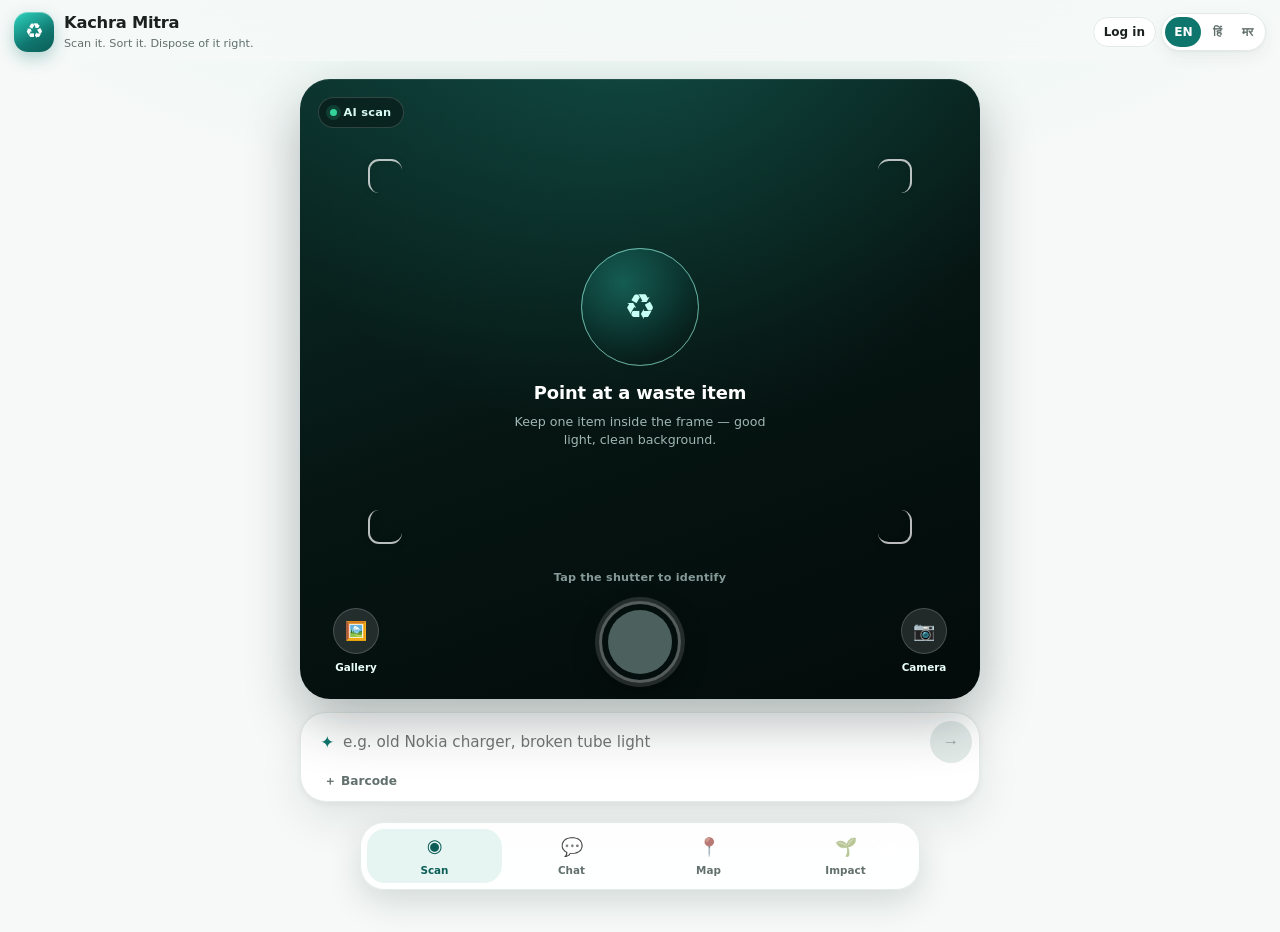
==== frontend/index.html @ 78bdfdb9 "Fix frontend button interactions and application initialization" ====
<!doctype html>
<html lang="en">
<head>
  <meta charset="utf-8">
  <meta name="viewport" content="width=device-width, initial-scale=1, viewport-fit=cover">
  <meta name="theme-color" content="#f6f9f8">
  <meta name="description" content="Kachra Mitra — scan a waste item like a lens, get disposal steps, chat about the rules, and find a drop-off point.">
  <title>Kachra Mitra — Smart Waste Assistant</title>
  <link rel="stylesheet" href="styles.css?v=20261122">
</head>
<body>
  <header class="topbar">
    <div class="brand">
      <span class="logo" aria-hidden="true">♻</span>
      <div class="brand-text">
        <strong data-i18n="app.name">Kachra Mitra</strong>
        <small data-i18n="app.tagline">Scan it. Sort it. Dispose of it right.</small>
      </div>
    </div>
    <div class="top-actions">
      <a id="admin-jump" class="btn tiny ghost hidden" href="admin.html" data-i18n="auth.admin">Admin</a>
      <button id="account-btn" class="btn tiny ghost account-btn" type="button" data-i18n="auth.login">Log in</button>
      <div class="langs" role="group" aria-label="Language">
        <button class="lang" data-lang="en" aria-pressed="true">EN</button>
        <button class="lang" data-lang="hi" aria-pressed="false">हिं</button>
        <button class="lang" data-lang="mr" aria-pressed="false">मर</button>
      </div>
    </div>
  </header>

  <main>
    <!-- ============================================================ SCAN -->
    <section id="tab-scan" class="tab active" aria-labelledby="nav-scan">
      <h1 class="sr-only" data-i18n="scan.title">What are you throwing away?</h1>

      <div class="lens-stage" id="lens-stage">
        <div class="lens-empty" id="lens-empty">
          <div class="lens-orb" aria-hidden="true"><span>♻</span></div>
          <p class="lens-empty-title" data-i18n="scan.point">Point at a waste item</p>
          <p class="lens-empty-sub" data-i18n="scan.center">Keep one item inside the frame — good light, clean background.</p>
        </div>

        <div id="preview-wrap" class="preview-wrap hidden">
          <img id="preview" alt="Selected waste item">
        </div>

        <div class="lens-brackets" aria-hidden="true"><i></i><i></i><i></i><i></i></div>
        <div class="lens-scanline" aria-hidden="true"></div>

        <div class="lens-badge"><span class="dot" aria-hidden="true"></span><span data-i18n="scan.ai">AI scan</span></div>

        <button id="clear-photo" class="lens-clear hidden" aria-label="Remove photo" title="Remove">✕</button>

        <div class="lens-status" aria-hidden="true">
          <span class="lens-dots"><i></i><i></i><i></i></span>
          <span data-i18n="scan.scanning">Scanning…</span>
        </div>

        <p class="lens-hint" data-i18n="scan.tap">Tap the shutter to identify</p>

        <div class="lens-controls">
          <label class="lens-side" for="upload" title="Upload from gallery">
            <span class="lens-side-icon" aria-hidden="true">🖼️</span>
            <span data-i18n="scan.gallery">Gallery</span>
          </label>
          <input id="upload" type="file" accept="image/*" hidden>

          <button id="classify-btn" class="shutter" disabled aria-label="Scan item">
            <span class="shutter-ring" aria-hidden="true"></span>
            <span class="shutter-core" aria-hidden="true"></span>
            <span id="classify-label" class="sr-only" data-i18n="scan.analyse">Scan item</span>
          </button>

          <label class="lens-side" for="camera" title="Take a photo">
            <span class="lens-side-icon" aria-hidden="true">📷</span>
            <span data-i18n="scan.cameraShort">Camera</span>
          </label>
          <input id="camera" type="file" accept="image/*" capture="environment" hidden>
        </div>
      </div>

      <div class="scan-side">
        <div class="scan-bar">
          <div class="scan-input">
            <span class="scan-spark" aria-hidden="true">✦</span>
            <label for="text-hint" class="sr-only" data-i18n="scan.hintLabel">Description</label>
            <input id="text-hint" type="text" maxlength="120" data-i18n-placeholder="scan.hintPlaceholder"
                   placeholder="Describe the item (optional)">
            <button type="button" id="scan-go" class="scan-go" aria-label="Scan item" disabled>
              <span aria-hidden="true">→</span>
            </button>
          </div>
          <button type="button" id="extra-toggle" class="scan-more" aria-expanded="false" aria-controls="scan-extra">
            <span aria-hidden="true">＋</span> <span data-i18n="scan.more">Barcode</span>
          </button>
          <div id="scan-extra" class="scan-extra hidden">
            <label for="barcode" data-i18n="scan.barcodePlaceholder">Barcode (optional)</label>
            <input id="barcode" type="text" inputmode="numeric" maxlength="14"
                   data-i18n-placeholder="scan.barcodePlaceholder" placeholder="Barcode (optional)">
          </div>
        </div>

        <p id="scan-error" class="error hidden" role="alert"></p>

        <div id="result" class="result sheet hidden" aria-live="polite"></div>
      </div>
    </section>

    <!-- ============================================================ CHAT -->
    <section id="tab-chat" class="tab" aria-labelledby="nav-chat">
      <div class="chat-card">
        <div class="chat-head">
          <div>
            <h1 data-i18n="chat.title">Ask Kachra Mitra</h1>
            <p class="muted small" data-i18n="chat.subtitle">Rules, bins, composting, e-waste, batteries — in your language.</p>
          </div>
          <button id="chat-new" class="btn tiny ghost" data-i18n="chat.new">New chat</button>
        </div>

        <div id="messages" class="messages" aria-live="polite"></div>

        <div id="chips" class="chips">
          <button class="chip">💡 <span data-i18n="chat.chip1">Broken tube light</span></button>
          <button class="chip">🌱 <span data-i18n="chat.chip2">Composting in a flat</span></button>
          <button class="chip">🍟 <span data-i18n="chat.chip3">Chips packet</span></button>
          <button class="chip">🔋 <span data-i18n="chat.chip4">Swollen battery</span></button>
        </div>

        <form id="chat-form" class="chat-form">
          <label class="icon-btn" for="chat-photo" title="Attach a photo" aria-label="Attach a photo">📎</label>
          <input id="chat-photo" type="file" accept="image/*" hidden>
          <label for="chat-input" class="sr-only" data-i18n="chat.placeholder">Message</label>
          <textarea id="chat-input" rows="1" maxlength="2000" data-i18n-placeholder="chat.placeholder"
                    placeholder="Ask about an item or a rule…"></textarea>
          <button type="submit" class="btn primary send-btn" aria-label="Send" data-i18n="chat.send">Send</button>
        </form>
        <p class="muted tiny chat-note" data-i18n="chat.disclaimer">General guidance, not legal advice. Verify local rules with your municipal corporation.</p>
      </div>
    </section>

    <!-- ============================================================ MAP -->
    <section id="tab-map" class="tab" aria-labelledby="nav-map">
      <div class="card">
        <h1 data-i18n="map.title">Where to drop it off</h1>
        <p class="muted" data-i18n="map.subtitle">A live Google Map of places near you. Directions open in Google Maps.</p>
        <div class="map-controls">
          <label for="map-category" class="sr-only" data-i18n="map.category">Category</label>
          <select id="map-category">
            <option value="ewaste">E-waste</option>
            <option value="recyclable" selected>Recyclable</option>
            <option value="organic">Organic</option>
            <option value="hazardous">Hazardous</option>
            <option value="biomedical">Biomedical</option>
            <option value="general">General</option>
          </select>
          <button id="locate-btn" class="btn primary" data-i18n="map.locate">Use my location</button>
        </div>
        <div class="map-actions">
          <button id="open-area" class="btn ghost small" type="button" data-i18n="map.openArea">Open this area in Google Maps</button>
        </div>
        <p id="map-note" class="note hidden"></p>
      </div>
      <div class="map">
        <iframe id="gmap" title="Google Maps"
                referrerpolicy="no-referrer-when-downgrade"
                src="https://maps.google.com/maps?q=19.076,72.8777&z=12&output=embed"></iframe>
      </div>
      <div id="facility-list" class="facility-list"></div>
    </section>

    <!-- ============================================================ HISTORY -->
    <section id="tab-history" class="tab" aria-labelledby="nav-history">
      <div class="card">
        <h1 data-i18n="history.title">Your impact</h1>
        <p class="muted" id="history-subtitle" data-i18n="history.subtitle">Scans are stored without images - only the item and category.</p>
        <div class="stats">
          <div class="stat"><span id="stat-scans">0</span><small data-i18n="history.scans">Scans</small></div>
          <div class="stat"><span id="stat-points">0</span><small data-i18n="history.points">Eco points</small></div>
          <div class="stat"><span id="stat-categories">0</span><small data-i18n="history.categories">Categories</small></div>
        </div>
        <div id="cat-breakdown" class="breakdown"></div>
        <button id="history-refresh" class="btn ghost small" data-i18n="history.refresh">Refresh</button>
        <p id="account-line" class="muted tiny"></p>
      </div>
      <div id="history-list" class="history-list"></div>
    </section>
  </main>

  <nav class="tabbar" aria-label="Main navigation">
    <button id="nav-scan" class="navbtn active" data-tab="scan" aria-current="page">
      <span aria-hidden="true">◉</span><span data-i18n="nav.scan">Scan</span>
    </button>
    <button id="nav-chat" class="navbtn" data-tab="chat">
      <span aria-hidden="true">💬</span><span data-i18n="nav.chat">Chat</span>
    </button>
    <button id="nav-map" class="navbtn" data-tab="map">
      <span aria-hidden="true">📍</span><span data-i18n="nav.map">Map</span>
    </button>
    <button id="nav-history" class="navbtn" data-tab="history">
      <span aria-hidden="true">🌱</span><span data-i18n="nav.history">Impact</span>
    </button>
  </nav>

  <div id="toast" class="toast hidden" role="status"></div>

  <div id="auth-dialog" class="auth-backdrop hidden" role="dialog" aria-modal="true" aria-labelledby="auth-title">
    <div class="card auth-card">
      <div class="auth-head">
        <h2 id="auth-title" data-i18n="auth.titleIn">Log in</h2>
        <button type="button" id="auth-close" class="btn tiny ghost" data-i18n="auth.close">Close</button>
      </div>
      <p id="auth-blurb" class="muted small" data-i18n="auth.blurb">Sign in to keep your scans. Admins open the dashboard from here.</p>
      <form id="auth-form" class="auth-form">
        <label id="auth-name-label" for="auth-name" data-i18n="auth.name">Name</label>
        <input id="auth-name" type="text" maxlength="80" autocomplete="name">
        <label for="auth-email" data-i18n="auth.email">Email</label>
        <input id="auth-email" type="email" autocomplete="username" required>
        <label for="auth-password" data-i18n="auth.password">Password</label>
        <input id="auth-password" type="password" autocomplete="current-password" minlength="8" required>
        <button type="submit" class="btn primary" id="auth-submit" data-i18n="auth.login">Log in</button>
      </form>
      <p id="auth-error" class="error hidden" role="alert"></p>
      <button type="button" id="auth-switch" class="btn ghost small" data-i18n="auth.need">New here? Create an account</button>
      <a id="auth-admin" class="admin-link hidden" href="admin.html" data-i18n="auth.openAdmin">Open admin dashboard</a>
    </div>
  </div>

  <script src="config.js?v=20261122"></script>
  <script src="app.js?v=20261122"></script>
</body>
</html>
---- frontend/styles.css ----
/* ==========================================================================
   Kachra Mitra — Lens-style UI
   Plain CSS, no build step. Sections: tokens, base, chrome, lens, sheet,
   chat, map, impact, nav, desktop, motion.
   ========================================================================== */

:root {
  --teal: #0f766e;
  --teal-bright: #14b8a6;
  --teal-dark: #0b5d57;
  --teal-soft: #e6f5f2;
  --ink: #1b211f;
  --muted: #62706d;
  --line: #e2eae7;
  --bg: #f6f9f8;
  --card: #ffffff;
  --danger: #b42318;
  --danger-soft: #fef3f2;
  --warn: #b54708;
  --warn-soft: #fffaeb;
  --ok: #067647;
  --blue: #175cd3;
  --radius: 22px;
  --shadow: 0 2px 6px rgba(12, 30, 27, .05), 0 18px 44px rgba(12, 30, 27, .09);
  --shadow-sm: 0 1px 2px rgba(12, 30, 27, .05), 0 6px 18px rgba(12, 30, 27, .06);
  --tab-h: 64px;
}

* { box-sizing: border-box; }
html { -webkit-text-size-adjust: 100%; scroll-behavior: smooth; }

body {
  margin: 0;
  font-family: "Google Sans", "Product Sans", system-ui, -apple-system, "Segoe UI", Roboto,
               "Noto Sans", "Noto Sans Devanagari", sans-serif;
  color: var(--ink);
  background:
    radial-gradient(1200px 520px at 50% -12%, #e4f6f1 0%, rgba(228, 246, 241, 0) 62%),
    var(--bg);
  background-attachment: fixed;
  line-height: 1.5;
  padding-bottom: calc(var(--tab-h) + 34px + env(safe-area-inset-bottom));
  -webkit-font-smoothing: antialiased;
}

h1 { font-size: 1.4rem; line-height: 1.22; margin: 0 0 .3rem; letter-spacing: -.02em; }
h2 { font-size: 1.1rem; margin: 0 0 .5rem; }
p { margin: 0 0 .75rem; }
small { font-size: .8rem; }

.muted { color: var(--muted); }
.small { font-size: .9rem; }
.tiny { font-size: .78rem; }
.hidden { display: none !important; }
.sr-only {
  position: absolute; width: 1px; height: 1px; padding: 0; margin: -1px;
  overflow: hidden; clip: rect(0, 0, 0, 0); white-space: nowrap; border: 0;
}

/* ------------------------------------------------------------------ chrome */
.topbar {
  position: sticky; top: 0; z-index: 30;
  display: flex; align-items: center; justify-content: space-between; gap: .5rem;
  padding: .7rem max(.9rem, env(safe-area-inset-left)) .55rem max(.9rem, env(safe-area-inset-right));
  background: rgba(246, 249, 248, .82);
  backdrop-filter: blur(18px) saturate(1.2);
}
.brand { display: flex; align-items: center; gap: .6rem; min-width: 0; }
.logo {
  display: grid; place-items: center;
  width: 40px; height: 40px; flex: 0 0 auto;
  border-radius: 14px; color: #fff; font-size: 1.3rem;
  background: linear-gradient(150deg, #2dd4bf 0%, #0f766e 62%, #0b5d57 100%);
  box-shadow: 0 6px 16px rgba(15, 118, 110, .3), inset 0 1px 0 rgba(255, 255, 255, .35);
}
.brand-text { min-width: 0; }
.brand strong { display: block; font-size: 1.02rem; font-weight: 700; letter-spacing: -.015em; }
.brand small {
  display: block; color: var(--muted); font-size: .7rem;
  white-space: nowrap; overflow: hidden; text-overflow: ellipsis; max-width: 54vw;
}
.top-actions { display: flex; align-items: center; gap: .35rem; flex: 0 0 auto; }
.account-btn { max-width: 8.5rem; overflow: hidden; text-overflow: ellipsis; }
.langs {
  display: flex; gap: .15rem; padding: .2rem; flex: 0 0 auto;
  background: rgba(255, 255, 255, .9); border: 1px solid var(--line);
  border-radius: 999px; box-shadow: var(--shadow-sm);
}
.lang {
  border: 0; background: transparent; color: var(--muted);
  font: inherit; font-size: .76rem; font-weight: 700;
  padding: .35rem .55rem; border-radius: 999px; cursor: pointer;
  transition: background .15s ease, color .15s ease;
}
.lang[aria-pressed="true"] { background: var(--teal); color: #fff; }

/* ------------------------------------------------------------------ layout */
main { max-width: 780px; margin: 0 auto; padding: .35rem .85rem 1rem; }
.tab { display: none; }
.tab.active { display: block; animation: fade .22s ease-out; }
@keyframes fade { from { opacity: 0; transform: translateY(4px); } to { opacity: 1; transform: none; } }

.card {
  background: var(--card); border: 1px solid rgba(226, 234, 231, .9);
  border-radius: var(--radius); padding: 1rem; margin-bottom: .9rem;
  box-shadow: var(--shadow-sm);
}
.card h1 { font-size: 1.28rem; }

/* ------------------------------------------------------------------ buttons */
.btn {
  display: inline-flex; align-items: center; justify-content: center; gap: .45rem;
  border: 1px solid transparent; border-radius: 999px;
  font: inherit; font-weight: 650; cursor: pointer; white-space: nowrap;
  padding: .62rem .95rem; color: var(--ink); background: #fff;
  transition: transform .08s ease, background .15s ease, border-color .15s ease, box-shadow .15s ease;
  text-align: center;
}
.btn:active { transform: scale(.97); }
.btn:disabled { opacity: .5; cursor: not-allowed; }
.btn.primary {
  background: linear-gradient(160deg, var(--teal-bright), var(--teal) 70%);
  color: #fff; box-shadow: 0 6px 16px rgba(15, 118, 110, .26);
}
.btn.primary:hover:not(:disabled) { filter: brightness(1.04); }
.btn.ghost { background: #fff; border-color: var(--line); color: var(--ink); }
.btn.ghost:hover { border-color: var(--teal); color: var(--teal-dark); background: #fbfefd; }
.btn.big { padding: .85rem 1rem; font-size: 1rem; flex: 1 1 0; }
.btn.full { width: 100%; margin-top: .7rem; }
.btn.small { padding: .45rem .75rem; font-size: .85rem; }
.btn.tiny { padding: .3rem .6rem; font-size: .75rem; }

.icon-btn {
  display: grid; place-items: center; width: 42px; height: 42px; flex: 0 0 auto;
  border: 1px solid var(--line); border-radius: 999px;
  background: #fff; cursor: pointer; font-size: 1.05rem; color: var(--ink);
  transition: border-color .15s ease, color .15s ease;
}
.icon-btn:hover { border-color: var(--teal); color: var(--teal); }

/* ------------------------------------------------------------------ inputs */
input[type="text"], input[type="number"], select, textarea {
  width: 100%; font: inherit; color: var(--ink);
  background: #fff; border: 1px solid var(--line); border-radius: 14px;
  padding: .6rem .75rem;
}
input:focus-visible, select:focus-visible, textarea:focus-visible, .btn:focus-visible,
.lang:focus-visible, .icon-btn:focus-visible, .navbtn:focus-visible, .chip:focus-visible,
.shutter:focus-visible, .scan-go:focus-visible, .scan-more:focus-visible,
.sheet-handle:focus-visible, .lens-clear:focus-visible {
  outline: 3px solid rgba(20, 184, 166, .34); outline-offset: 2px;
}

.error {
  color: var(--danger); background: var(--danger-soft);
  border: 1px solid #fecdca; border-radius: 14px; padding: .6rem .75rem; margin: .7rem 0 0;
  font-size: .86rem;
}
.note {
  color: var(--warn); background: var(--warn-soft);
  border: 1px solid #fedf89; border-radius: 12px; padding: .5rem .7rem;
  font-size: .8rem; margin: .7rem 0 0;
}

/* ------------------------------------------------------------------ lens */
.lens-stage {
  position: relative; width: 100%; overflow: hidden;
  aspect-ratio: 3 / 4; max-height: 58vh; min-height: 360px;
  border-radius: 30px;
  background:
    radial-gradient(circle at 50% -12%, rgba(45, 212, 191, .2) 0%, rgba(45, 212, 191, 0) 56%),
    linear-gradient(160deg, #0b2e29 0%, #061512 50%, #030b0a 100%);
  box-shadow: 0 22px 54px rgba(6, 26, 23, .3), inset 0 1px 0 rgba(255, 255, 255, .08);
  isolation: isolate;
}
.lens-stage.has-image { background: #050d0c; }

.lens-empty {
  position: absolute; inset: 0; z-index: 1;
  display: flex; flex-direction: column; align-items: center; justify-content: center;
  gap: .35rem; text-align: center; color: #fff;
  padding: 2rem 2rem 7rem;
}
.lens-orb {
  position: relative; display: grid; place-items: center;
  width: 118px; height: 118px; margin-bottom: .55rem; border-radius: 50%;
  font-size: 2.2rem; color: #c8fff4;
  background: radial-gradient(circle at 36% 30%, rgba(45, 212, 191, .3), rgba(15, 118, 110, .1) 58%, transparent 72%);
}
.lens-orb::before, .lens-orb::after {
  content: ""; position: absolute; inset: 0; border-radius: 50%;
  border: 1px solid rgba(153, 246, 228, .4);
  animation: ripple 3.4s ease-out infinite;
}
.lens-orb::after { animation-delay: 1.7s; }
@keyframes ripple {
  0% { transform: scale(.62); opacity: .85; }
  100% { transform: scale(1.65); opacity: 0; }
}
.lens-empty-title { margin: 0; font-size: 1.12rem; font-weight: 700; letter-spacing: -.01em; }
.lens-empty-sub {
  margin: 0; max-width: 260px; font-size: .79rem; line-height: 1.45;
  color: rgba(219, 245, 240, .72);
}

.preview-wrap { position: absolute; inset: 0; z-index: 1; }
.preview-wrap img { display: block; width: 100%; height: 100%; object-fit: contain; }

.lens-brackets { position: absolute; inset: 0; z-index: 2; pointer-events: none; }
.lens-brackets i {
  position: absolute; width: 34px; height: 34px;
  border: 2px solid rgba(255, 255, 255, .72); border-radius: 11px;
  filter: drop-shadow(0 1px 3px rgba(0, 0, 0, .3));
}
.lens-brackets i:nth-child(1) { top: 13%; left: 10%; border-right: 0; border-bottom: 0; }
.lens-brackets i:nth-child(2) { top: 13%; right: 10%; border-left: 0; border-bottom: 0; }
.lens-brackets i:nth-child(3) { bottom: 25%; left: 10%; border-right: 0; border-top: 0; }
.lens-brackets i:nth-child(4) { bottom: 25%; right: 10%; border-left: 0; border-top: 0; }
.lens-stage.has-image .lens-brackets i { border-color: rgba(255, 255, 255, .88); }

.lens-scanline {
  position: absolute; left: 7%; right: 7%; top: 12%; height: 3px; z-index: 3;
  border-radius: 999px; opacity: 0; pointer-events: none;
  background: linear-gradient(90deg, transparent, #5eead4 18%, #34d399 50%, #5eead4 82%, transparent);
  box-shadow: 0 0 18px rgba(52, 211, 153, .85), 0 0 44px rgba(45, 212, 191, .5);
}
.lens-stage.scanning .lens-scanline { opacity: 1; animation: sweep 1.7s cubic-bezier(.45, 0, .25, 1) infinite; }
@keyframes sweep {
  0% { top: 12%; }
  50% { top: 82%; }
  100% { top: 12%; }
}
.lens-stage.scanning::after {
  content: ""; position: absolute; inset: 0; z-index: 2; pointer-events: none;
  background: linear-gradient(180deg, rgba(20, 184, 166, .04), rgba(15, 118, 110, .2));
  animation: tint 1.7s ease-in-out infinite;
}
@keyframes tint { 0%, 100% { opacity: .35; } 50% { opacity: .85; } }

.lens-badge {
  position: absolute; top: 18px; left: 18px; z-index: 4;
  display: inline-flex; align-items: center; gap: .4rem;
  padding: .38rem .7rem; border-radius: 999px;
  color: #d9fbf3; font-size: .71rem; font-weight: 650; letter-spacing: .02em;
  background: rgba(8, 20, 18, .52); border: 1px solid rgba(255, 255, 255, .16);
  backdrop-filter: blur(10px);
}
.lens-badge .dot {
  width: 7px; height: 7px; border-radius: 50%; background: #34d399;
  box-shadow: 0 0 0 4px rgba(52, 211, 153, .16);
  animation: blink 2.2s ease-in-out infinite;
}
@keyframes blink { 0%, 100% { opacity: 1; } 50% { opacity: .45; } }

.lens-clear {
  position: absolute; top: 15px; right: 15px; z-index: 5;
  display: grid; place-items: center; width: 38px; height: 38px;
  border-radius: 50%; border: 1px solid rgba(255, 255, 255, .22);
  background: rgba(8, 20, 18, .55); color: #fff; font-size: .92rem;
  backdrop-filter: blur(10px); cursor: pointer;
  transition: background .15s ease;
}
.lens-clear:hover { background: rgba(180, 35, 24, .78); }

.lens-status {
  position: absolute; top: 50%; left: 50%; z-index: 5;
  transform: translate(-50%, -50%);
  display: flex; align-items: center; gap: .55rem;
  padding: .5rem .9rem; border-radius: 999px;
  background: rgba(4, 14, 13, .74); border: 1px solid rgba(94, 234, 212, .38);
  color: #d1fae5; font-size: .8rem; font-weight: 650;
  opacity: 0; pointer-events: none; backdrop-filter: blur(10px);
  transition: opacity .2s ease;
}
.lens-stage.scanning .lens-status { opacity: 1; }
.lens-dots { display: inline-flex; gap: 3px; }
.lens-dots i {
  width: 5px; height: 5px; border-radius: 50%; background: #5eead4;
  animation: dot 1.1s ease-in-out infinite;
}
.lens-dots i:nth-child(2) { animation-delay: .15s; }
.lens-dots i:nth-child(3) { animation-delay: .3s; }
@keyframes dot { 0%, 100% { opacity: .25; transform: translateY(0); } 50% { opacity: 1; transform: translateY(-2px); } }

.lens-controls {
  position: absolute; left: 0; right: 0; bottom: 16px; z-index: 4;
  display: flex; align-items: center; justify-content: space-between;
  padding: 0 24px;
}
.lens-side {
  display: flex; flex-direction: column; align-items: center; gap: .35rem;
  width: 64px; color: #eafffa; font-size: .65rem; font-weight: 650;
  cursor: pointer; user-select: none;
}
.lens-side-icon {
  display: grid; place-items: center; width: 46px; height: 46px;
  border-radius: 50%; font-size: 1.12rem;
  background: rgba(255, 255, 255, .12); border: 1px solid rgba(255, 255, 255, .18);
  backdrop-filter: blur(10px);
  transition: background .15s ease, transform .12s ease;
}
.lens-side:hover .lens-side-icon { background: rgba(255, 255, 255, .2); transform: translateY(-1px); }

.shutter {
  position: relative; display: grid; place-items: center;
  width: 82px; height: 82px; border: 0; border-radius: 50%;
  background: transparent; cursor: pointer;
}
.shutter-ring {
  position: absolute; inset: 0; border-radius: 50%;
  border: 3px solid rgba(255, 255, 255, .92);
  box-shadow: 0 0 0 4px rgba(255, 255, 255, .13), 0 10px 26px rgba(0, 0, 0, .38);
  transition: transform .15s ease;
}
.shutter-core {
  width: 64px; height: 64px; border-radius: 50%;
  background: linear-gradient(160deg, #2dd4bf, #0f766e);
  box-shadow: inset 0 2px 6px rgba(255, 255, 255, .4), 0 2px 8px rgba(0, 0, 0, .25);
  transition: transform .15s ease, background .2s ease;
}
.shutter:not(:disabled) .shutter-ring { animation: shutterPulse 2.8s ease-out infinite; }
@keyframes shutterPulse {
  0% { box-shadow: 0 0 0 4px rgba(255, 255, 255, .13), 0 0 0 4px rgba(45, 212, 191, .3); }
  70% { box-shadow: 0 0 0 4px rgba(255, 255, 255, .13), 0 0 0 18px rgba(45, 212, 191, 0); }
  100% { box-shadow: 0 0 0 4px rgba(255, 255, 255, .13), 0 0 0 18px rgba(45, 212, 191, 0); }
}
.shutter:active:not(:disabled) .shutter-core { transform: scale(.9); }
.shutter:disabled { cursor: not-allowed; }
.shutter:disabled .shutter-core { background: #4c615d; box-shadow: none; }
.shutter:disabled .shutter-ring { border-color: rgba(255, 255, 255, .32); animation: none; }

/* search-style description bar */
.scan-bar {
  margin-top: .85rem; padding: .45rem .45rem .2rem;
  background: #fff; border: 1px solid rgba(226, 234, 231, .9);
  border-radius: 26px; box-shadow: var(--shadow);
}
.scan-input { display: flex; align-items: center; gap: .55rem; padding-left: .75rem; }
.scan-spark { color: var(--teal); font-size: 1.05rem; line-height: 1; }
.scan-input input {
  flex: 1 1 auto; min-width: 0; border: 0; background: transparent;
  padding: .62rem 0; font-size: .95rem; border-radius: 0;
}
.scan-input input:focus-visible { outline: none; }
.scan-input:focus-within input { outline: none; }
.scan-go {
  display: grid; place-items: center; width: 42px; height: 42px; flex: 0 0 auto;
  border: 0; border-radius: 50%; color: #fff; font-size: 1.05rem; cursor: pointer;
  background: linear-gradient(160deg, #2dd4bf, #0f766e);
  box-shadow: 0 6px 16px rgba(15, 118, 110, .3);
  transition: transform .1s ease, filter .15s ease;
}
.scan-go:hover:not(:disabled) { filter: brightness(1.05); }
.scan-go:active:not(:disabled) { transform: scale(.94); }
.scan-go:disabled { background: #e3ebe9; color: #9aa8a5; box-shadow: none; cursor: not-allowed; }

.scan-more {
  display: inline-flex; align-items: center; gap: .3rem;
  margin: .2rem 0 .1rem .45rem; padding: .35rem .55rem;
  border: 0; border-radius: 999px; background: transparent;
  color: var(--muted); font: inherit; font-size: .76rem; font-weight: 600;
  cursor: pointer; transition: background .15s ease, color .15s ease;
}
.scan-more:hover { background: #f1f7f5; color: var(--teal-dark); }
.scan-extra { display: grid; gap: .3rem; padding: .35rem .5rem .45rem; }
.scan-extra label { padding-left: .35rem; color: var(--muted); font-size: .7rem; font-weight: 600; }
.scan-extra input {
  border-radius: 16px; background: #fbfdfc; font-size: .88rem; padding: .58rem .75rem;
}
.lens-hint {
  position: absolute; left: 0; right: 0; bottom: 112px; z-index: 3;
  margin: 0; text-align: center; pointer-events: none;
  color: rgba(228, 255, 250, .58); font-size: .7rem; font-weight: 550; letter-spacing: .02em;
}
.lens-stage.has-image .lens-hint,
.lens-stage.scanning .lens-hint { display: none; }

/* ------------------------------------------------------------------ result sheet */
.sheet {
  position: relative; z-index: 4;
  margin-top: .85rem; padding: .2rem 1.05rem 1.05rem;
  background: #fff; border: 1px solid rgba(226, 234, 231, .9);
  border-radius: 28px;
  box-shadow: 0 -10px 38px rgba(9, 32, 28, .1), 0 2px 8px rgba(9, 32, 28, .05);
  scroll-margin-top: 72px;
  animation: sheetUp .42s cubic-bezier(.2, .85, .25, 1);
}
@keyframes sheetUp {
  from { opacity: 0; transform: translateY(28px); }
  to { opacity: 1; transform: none; }
}
.sheet-handle {
  display: block; width: 100%; padding: .6rem 0 .35rem;
  border: 0; background: transparent; cursor: pointer;
}
.sheet-handle span {
  display: block; width: 42px; height: 5px; margin: 0 auto;
  border-radius: 999px; background: #d9e3e0;
  transition: width .2s ease, background .2s ease;
}
.sheet-handle:hover span { width: 54px; background: #b9c9c5; }

.sheet-top { display: flex; align-items: center; justify-content: space-between; gap: .6rem; }
.sheet-kicker {
  font-size: .67rem; font-weight: 750; letter-spacing: .13em;
  text-transform: uppercase; color: var(--muted);
}
.badge {
  display: inline-flex; align-items: center; gap: .3rem;
  padding: .28rem .62rem; border-radius: 999px;
  font-size: .7rem; font-weight: 750; text-transform: uppercase; letter-spacing: .05em;
  background: var(--teal-soft); color: var(--teal-dark); white-space: nowrap;
}
.badge.ewaste { background: #eef4ff; color: #175cd3; }
.badge.recyclable { background: #ecfdf3; color: var(--ok); }
.badge.organic { background: #f0fdf4; color: #15803d; }
.badge.hazardous { background: #fef3f2; color: var(--danger); }
.badge.biomedical { background: #fdf2fa; color: #a11070; }
.badge.general { background: #f2f4f7; color: #475467; }

.sheet-hero { display: flex; align-items: center; gap: .8rem; margin: .5rem 0 .95rem; }
.result-icon {
  display: grid; place-items: center; flex: 0 0 auto;
  width: 56px; height: 56px; border-radius: 18px; font-size: 1.55rem;
  background: var(--teal-soft);
}
.result-icon.ewaste { background: #eef4ff; }
.result-icon.recyclable { background: #ecfdf3; }
.result-icon.organic { background: #f0fdf4; }
.result-icon.hazardous { background: #fef3f2; }
.result-icon.biomedical { background: #fdf2fa; }
.result-icon.general { background: #f2f4f7; }
.result-head { flex: 1 1 auto; min-width: 0; }
.result-item {
  margin: 0; font-size: 1.42rem; font-weight: 750;
  letter-spacing: -.025em; line-height: 1.16;
  overflow-wrap: anywhere;
}
.result-cat { margin: .12rem 0 0; color: var(--muted); font-size: .84rem; }

.conf-ring {
  --pct: 0;
  position: relative; display: grid; place-items: center; flex: 0 0 auto;
  width: 58px; height: 58px; border-radius: 50%;
  background: conic-gradient(var(--teal) calc(var(--pct) * 1%), #e9f0ee 0);
}
.conf-ring::before {
  content: ""; position: absolute; inset: 5px; border-radius: 50%; background: #fff;
}
.conf-ring span { position: relative; font-size: .92rem; font-weight: 750; letter-spacing: -.02em; }
.conf-ring span small { font-size: .58rem; font-weight: 700; color: var(--muted); }
.conf-ring.low { background: conic-gradient(var(--warn) calc(var(--pct) * 1%), #f3ece6 0); }

.sheet-body { display: block; }
.sheet.collapsed .sheet-body { display: none; }
.sheet.collapsed .sheet-hero { margin-bottom: .3rem; }
.sheet.collapsed .sheet-handle span { width: 54px; background: var(--teal); }

.followup {
  margin: .7rem 0; padding: .65rem .8rem; border-radius: 14px;
  background: var(--warn-soft); border: 1px solid #fedf89; font-size: .86rem;
}
.sheet-body .muted.small { margin: .3rem 0 .6rem; }

.warnings { display: grid; gap: .45rem; margin: .75rem 0; }
.warning {
  display: flex; gap: .55rem; align-items: flex-start;
  padding: .65rem .75rem; border-radius: 14px; border: 1px solid;
  font-size: .86rem; line-height: 1.4;
}
.warning.danger { background: var(--danger-soft); border-color: #fecdca; color: #7a271a; }
.warning.caution { background: var(--warn-soft); border-color: #fedf89; color: #7a2e0e; }
.warning.info { background: #eff8ff; border-color: #b2ddff; color: #194185; }
.warning .wi { font-size: 1.02rem; line-height: 1.25; }

.bin-card {
  display: flex; align-items: center; gap: .75rem;
  margin: .8rem 0 .95rem; padding: .8rem .9rem;
  border-radius: 16px; background: var(--teal-soft); color: var(--teal-dark);
}
.bin-card.ewaste { background: #eef4ff; color: #175cd3; }
.bin-card.hazardous { background: #fef3f2; color: #912018; }
.bin-card.biomedical { background: #fdf2fa; color: #a11070; }
.bin-card.organic { background: #f0fdf4; color: #15803d; }
.bin-card.general { background: #f2f4f7; color: #475467; }
.bin-card .bin-emoji { font-size: 1.35rem; line-height: 1; }
.bin-card small {
  display: block; margin-bottom: .1rem; font-size: .64rem; font-weight: 750;
  letter-spacing: .1em; text-transform: uppercase; opacity: .75;
}
.bin-card strong { display: block; font-size: .92rem; line-height: 1.35; }

.sheet-label {
  margin: .95rem 0 .35rem; font-size: .7rem; font-weight: 750;
  letter-spacing: .12em; text-transform: uppercase; color: var(--muted);
}
.sheet-label.avoid { color: #9a3b2f; }

.steps { display: grid; gap: .55rem; margin: .2rem 0 .4rem; padding: 0; list-style: none; counter-reset: step; }
.steps li {
  counter-increment: step; display: flex; gap: .65rem; align-items: flex-start;
  font-size: .89rem; line-height: 1.45;
}
.steps li::before {
  content: counter(step); display: grid; place-items: center; flex: 0 0 23px;
  width: 23px; height: 23px; margin-top: .05rem; border-radius: 50%;
  background: var(--teal-soft); color: var(--teal-dark);
  font-size: .7rem; font-weight: 800;
}
.donot { margin: .2rem 0 .4rem; padding-left: 1.15rem; color: #7a271a; font-size: .88rem; }
.donot li { margin: .3rem 0; }
.donot li::marker { color: #f04438; }

.rules { display: flex; flex-wrap: wrap; gap: .35rem; margin-top: .6rem; }
.rule-chip {
  font-size: .7rem; color: var(--muted); background: #f3f6f5;
  border: 1px solid #e8eeec; border-radius: 999px; padding: .2rem .55rem;
}

/* "It was actually X" — one-tap corrections shown when the scan is unsure. */.alt-row {
  display: flex; flex-wrap: wrap; align-items: center; gap: .4rem;
  margin: .55rem 0 .2rem;
}
.alt-chip {
  font: inherit; font-size: .8rem; cursor: pointer;
  color: var(--teal-dark); background: var(--teal-soft);
  border: 1px solid #cfe9e3; border-radius: 999px;
  padding: .3rem .7rem;
  transition: background .15s ease, transform .1s ease;
}
.alt-chip:hover { background: #d6efea; }
.alt-chip:active { transform: scale(.97); }

/* Discreet entry point to the admin panel from the Impact tab. */
.admin-link {
  font-size: .78rem; color: var(--muted); margin-left: .6rem;
  text-decoration: none; border-bottom: 1px dotted currentColor;
}
.admin-link:hover { color: var(--teal); }

.result-actions { display: flex; flex-wrap: wrap; gap: .45rem; margin-top: 1rem; }
.result-actions .btn { flex: 1 1 auto; }
.result-actions .btn[data-act="map"] { flex-basis: 100%; }

.feedback-row {
  display: flex; align-items: center; gap: .45rem; flex-wrap: wrap;
  margin-top: .9rem; padding-top: .8rem; border-top: 1px dashed var(--line);
}
.feedback-row > span { font-size: .8rem; color: var(--muted); }

/* ------------------------------------------------------------------ chat */
.chat-card {
  display: flex; flex-direction: column;
  height: calc(100dvh - 150px); min-height: 340px;
  padding: 1rem 1rem .9rem;
  background: #fff; border: 1px solid rgba(226, 234, 231, .9);
  border-radius: 26px; box-shadow: var(--shadow-sm);
}
.chat-head { display: flex; flex: 0 0 auto; align-items: flex-start; justify-content: space-between; gap: .6rem; }
.chat-head h1 { font-size: 1.3rem; }
.chat-head p { margin: 0 0 .3rem; }

.messages {
  flex: 1 1 auto; display: flex; flex-direction: column; gap: .6rem;
  padding: .5rem .15rem .8rem 0; min-height: 0; overflow-y: auto;
  overscroll-behavior: contain; scrollbar-width: thin;
}
.msg {
  max-width: 88%; padding: .62rem .82rem;
  border-radius: 18px; font-size: .9rem; line-height: 1.45;
  white-space: pre-wrap; word-wrap: break-word;
}
.msg.user {
  align-self: flex-end; color: #fff; border-bottom-right-radius: 6px;
  background: linear-gradient(160deg, #14b8a6, #0f766e);
  box-shadow: 0 4px 12px rgba(15, 118, 110, .22);
}
.msg.bot {
  align-self: flex-start; background: #f2f7f5; border: 1px solid #e5ece9;
  border-bottom-left-radius: 6px;
}
.msg.bot strong { color: var(--teal-dark); }
.msg.bot ul, .msg.bot ol { margin: .35rem 0; padding-left: 1.15rem; }
.msg.bot li { margin: .2rem 0; }
.msg .meta { display: block; margin-top: .45rem; font-size: .71rem; color: var(--muted); }
.msg .meta a { color: var(--teal-dark); }
.msg .msg-warn {
  display: block; margin-top: .5rem; padding: .5rem .6rem; border-radius: 10px;
  background: var(--danger-soft); border: 1px solid #fecdca; color: #7a271a; font-size: .78rem;
}
.msg.typing { color: var(--muted); font-style: italic; }
.msg .facility h3 { font-size: .9rem; margin: 0 0 .1rem; }
.msg .facility p { margin: 0; font-size: .76rem; color: var(--muted); }

.chips { display: flex; flex: 0 0 auto; gap: .4rem; overflow-x: auto; padding: .25rem 0 .7rem; scrollbar-width: none; }
.chips::-webkit-scrollbar { display: none; }
.chip {
  flex: 0 0 auto; border: 1px solid var(--line); background: #fff; color: var(--ink);
  border-radius: 999px; padding: .4rem .72rem; font: inherit; font-size: .78rem;
  cursor: pointer; transition: border-color .15s ease, background .15s ease, color .15s ease;
}
.chip:hover { border-color: var(--teal); color: var(--teal-dark); background: #f8fdfb; }

.chat-form {
  display: flex; align-items: flex-end; gap: .4rem;
  flex: 0 0 auto; padding: .45rem;
  background: #f5f8f7; border: 1px solid var(--line); border-radius: 24px;
}
.chat-form textarea {
  flex: 1 1 auto; min-width: 0; resize: none; min-height: 40px; max-height: 120px;
  padding: .58rem .55rem; border: 0; background: transparent; line-height: 1.35;
}
.chat-form textarea:focus-visible { outline: none; }
.chat-form .icon-btn { width: 38px; height: 38px; border: 0; background: #fff; }
.send-btn { height: 40px; padding: 0 .95rem; }
.chat-note { flex: 0 0 auto; margin: .55rem 0 0; text-align: center; }

.attach-preview {
  display: flex; align-items: center; gap: .5rem;
  padding: .4rem 0 .1rem; color: var(--muted); font-size: .76rem;
}
.attach-preview img { width: 44px; height: 44px; object-fit: cover; border-radius: 12px; }
.attach-preview .icon-btn { width: 28px; height: 28px; }

/* ------------------------------------------------------------------ map */
.map-controls { display: flex; gap: .5rem; margin-top: .85rem; }
.map-controls select { flex: 0 0 44%; border-radius: 999px; }
.map-controls .btn { flex: 1 1 auto; }
.map-actions { margin-top: .65rem; }
.map {
  height: 420px; margin: 0 0 .9rem; z-index: 1; overflow: hidden;
  border: 1px solid var(--line); border-radius: 26px;
  background: #dfe9e7; box-shadow: var(--shadow-sm);
}
.map iframe { width: 100%; height: 100%; border: 0; display: block; }
.facility-actions { display: flex; flex-wrap: wrap; gap: .4rem; margin-top: .45rem; }
.facility.active { border-color: var(--teal); box-shadow: 0 0 0 2px var(--teal-soft); }
.map-fallback { display: grid; gap: .5rem; }
.facility-list { display: grid; gap: .55rem; }
.facility {
  display: flex; align-items: flex-start; justify-content: space-between; gap: .6rem;
  padding: .75rem .85rem; background: #fff;
  border: 1px solid var(--line); border-radius: 18px; box-shadow: var(--shadow-sm);
}
.facility h3 { margin: 0 0 .12rem; font-size: .92rem; }
.facility p { margin: 0; color: var(--muted); font-size: .78rem; }
.facility .dist { flex: 0 0 auto; color: var(--teal-dark); font-size: .78rem; font-weight: 750; }
.facility a { color: var(--blue); font-size: .78rem; }

/* ------------------------------------------------------------------ impact */
.stats { display: grid; grid-template-columns: repeat(3, 1fr); gap: .5rem; margin: .8rem 0; }
.stat {
  padding: .75rem .5rem; text-align: center; border-radius: 16px;
  background: linear-gradient(165deg, #effbf7, #e3f4ef);
  border: 1px solid #d9eeea;
}
.stat span { display: block; color: var(--teal-dark); font-size: 1.55rem; font-weight: 800; line-height: 1.1; }
.stat small { color: var(--muted); font-size: .72rem; }
.breakdown { display: grid; gap: .35rem; margin: .65rem 0 .85rem; }
.bar { display: grid; grid-template-columns: 98px 1fr 28px; gap: .5rem; align-items: center; font-size: .76rem; }
.bar-track { height: 8px; overflow: hidden; border-radius: 999px; background: #e9f0ee; }
.bar-fill { height: 100%; border-radius: 999px; background: linear-gradient(90deg, #2dd4bf, #0f766e); }
.history-list { display: grid; gap: .5rem; }
.scan-row {
  display: flex; align-items: center; justify-content: space-between; gap: .65rem;
  padding: .65rem .85rem .65rem .65rem; background: #fff;
  border: 1px solid var(--line); border-radius: 18px; box-shadow: var(--shadow-sm);
}
.scan-thumb {
  flex: 0 0 auto; width: 44px; height: 44px; border-radius: 13px;
  object-fit: cover; background: var(--teal-soft); border: 1px solid var(--line);
}
.scan-thumb.placeholder {
  display: grid; place-items: center; font-size: 1.15rem; background: var(--teal-soft);
}
.scan-meta { flex: 1 1 auto; min-width: 0; }
.scan-meta strong, .scan-meta small { overflow: hidden; text-overflow: ellipsis; white-space: nowrap; }
.scan-row strong { font-size: .9rem; }
.scan-row small { display: block; color: var(--muted); font-size: .74rem; }
.points { color: var(--teal-dark); font-size: .8rem; font-weight: 750; flex: 0 0 auto; }

/* ------------------------------------------------------------------ tab bar */
.tabbar {
  position: fixed; left: 12px; right: 12px;
  bottom: calc(10px + env(safe-area-inset-bottom)); z-index: 40;
  display: grid; grid-template-columns: repeat(4, 1fr); gap: 2px; padding: 6px;
  background: rgba(255, 255, 255, .9);
  border: 1px solid rgba(226, 234, 231, .9); border-radius: 24px;
  box-shadow: 0 12px 34px rgba(9, 32, 28, .14);
  backdrop-filter: blur(20px) saturate(1.25);
}
.navbtn {
  display: flex; flex-direction: column; align-items: center; justify-content: center; gap: .12rem;
  height: 54px; border: 0; border-radius: 18px; background: transparent;
  color: var(--muted); font: inherit; font-size: .65rem; font-weight: 650;
  cursor: pointer; transition: background .15s ease, color .15s ease;
}
.navbtn span:first-child { font-size: 1.12rem; filter: grayscale(.55); opacity: .8; transition: transform .15s ease; }
.navbtn:hover { color: var(--teal-dark); }
.navbtn.active { color: var(--teal-dark); background: var(--teal-soft); }
.navbtn.active span:first-child { filter: none; opacity: 1; transform: translateY(-1px); }

/* ------------------------------------------------------------------ account */
.auth-backdrop {
  position: fixed; inset: 0; z-index: 80;
  display: grid; place-items: center; padding: 1rem;
  background: rgba(16, 32, 30, .48);
}
.auth-card { width: min(420px, 100%); margin: 0; }
.auth-head { display: flex; align-items: center; justify-content: space-between; gap: .6rem; }
.auth-head h2 { margin: 0; font-size: 1.2rem; }
.auth-form { display: grid; gap: .45rem; margin-top: .75rem; }
.auth-form label { font-size: .78rem; font-weight: 650; color: var(--muted); }
.auth-form input {
  width: 100%; padding: .68rem .85rem; border: 1px solid var(--line);
  border-radius: 14px; font: inherit; background: #fff;
}
.auth-form input:focus { outline: 2px solid var(--teal-bright); outline-offset: 1px; }
#auth-switch { width: 100%; margin-top: .55rem; }
#auth-admin { display: inline-block; margin-top: .7rem; }

/* ------------------------------------------------------------------ toast */
.toast {
  position: fixed; left: 50%; z-index: 60; max-width: 90vw;
  bottom: calc(var(--tab-h) + 30px + env(safe-area-inset-bottom));
  transform: translateX(-50%);
  padding: .62rem .95rem; border-radius: 14px;
  background: #102a27; color: #fff; font-size: .84rem;
  box-shadow: var(--shadow);
}

/* ------------------------------------------------------------------ desktop */
@media (min-width: 700px) {
  .lens-stage { aspect-ratio: 4 / 3; max-height: 62vh; }
  .tabbar { left: 50%; right: auto; width: min(560px, calc(100vw - 24px)); transform: translateX(-50%); }
}

@media (min-width: 980px) {
  main { max-width: 1120px; padding: 1.1rem 1.4rem 2rem; }
  #tab-scan.active { display: flex; flex-direction: column; max-width: 680px; margin: 0 auto; }
  #tab-scan.active:has(#result:not(.hidden)) {
    display: grid; grid-template-columns: minmax(0, 1fr) minmax(0, 1fr);
    gap: 1.4rem; align-items: start; max-width: none; margin: 0;
  }
  #tab-scan.active:has(#result:not(.hidden)) .lens-stage { position: sticky; top: 84px; }
  .lens-stage { aspect-ratio: 4 / 5; max-height: 620px; }
  .scan-side { min-width: 0; }
  .map { height: 460px; }
  .chat-card { height: calc(100dvh - 132px); }
  .tabbar { left: 50%; right: auto; width: min(560px, calc(100vw - 24px)); transform: translateX(-50%); }
  .toast { bottom: 104px; }
}

@media (prefers-reduced-motion: reduce) {
  *, *::before, *::after { animation: none !important; transition: none !important; }
  html { scroll-behavior: auto; }
}
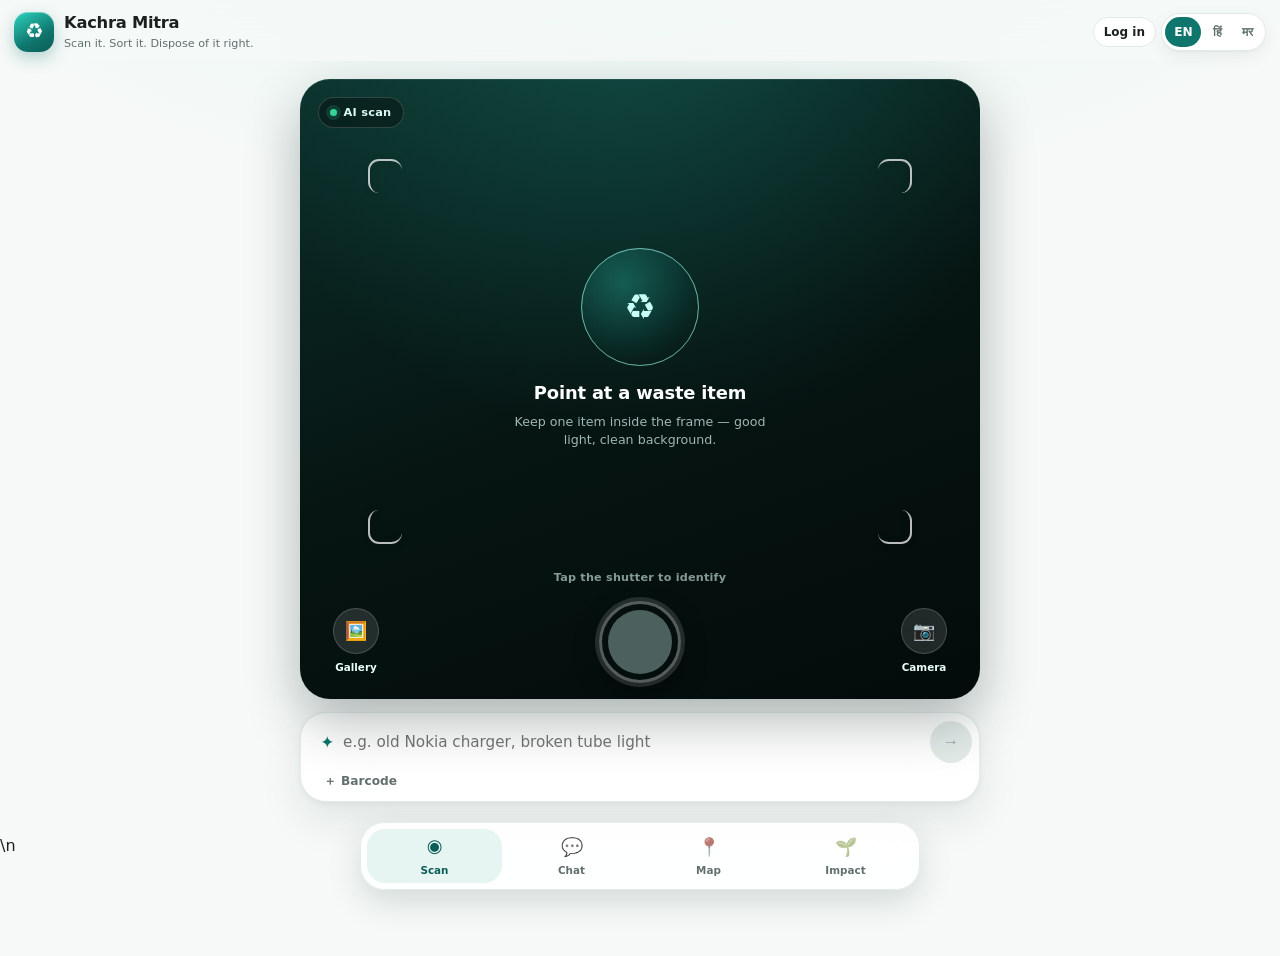
==== commit cf5c5e81: "Integrate Neon Auth" ====
--- a/frontend/index.html
+++ b/frontend/index.html
@@ -6,7 +6,7 @@
   <meta name="theme-color" content="#f6f9f8">
   <meta name="description" content="Kachra Mitra — scan a waste item like a lens, get disposal steps, chat about the rules, and find a drop-off point.">
   <title>Kachra Mitra — Smart Waste Assistant</title>
-  <link rel="stylesheet" href="styles.css?v=20261122">
+  <link rel="stylesheet" href="styles.css?v=20261123">
 </head>
 <body>
   <header class="topbar">
@@ -225,7 +225,7 @@
     </div>
   </div>
 
-  <script src="config.js?v=20261122"></script>
-  <script src="app.js?v=20261122"></script>
+  <script src="config.js?v=20261123"></script>
+  <script src="app.js?v=20261123"></script>\n  <script type="module" src="neon-auth.js?v=20261123"></script>
 </body>
 </html>
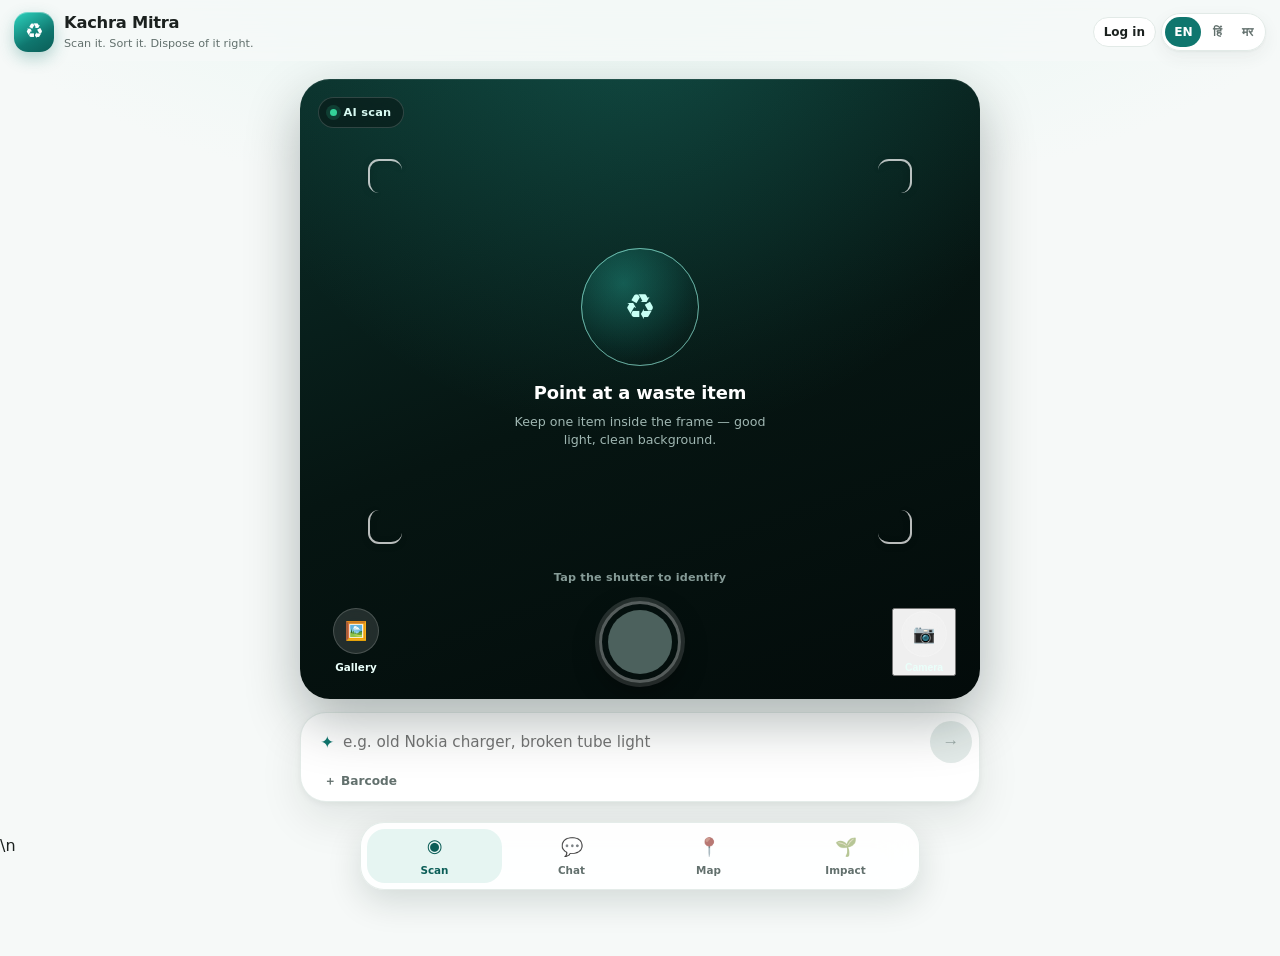
==== commit 1067c899: "Update index.html" ====
--- a/frontend/index.html
+++ b/frontend/index.html
@@ -40,9 +40,25 @@
           <p class="lens-empty-sub" data-i18n="scan.center">Keep one item inside the frame — good light, clean background.</p>
         </div>
 
-        <div id="preview-wrap" class="preview-wrap hidden">
-          <img id="preview" alt="Selected waste item">
-        </div>
+       <div id="preview-wrap" class="preview-wrap hidden">
+    <img id="preview" alt="Selected waste item">
+</div>
+
+<!-- Laptop and desktop webcam -->
+<div id="webcam-wrap" class="webcam-wrap hidden">
+    <video id="webcam-preview" autoplay playsinline muted></video>
+
+    <div class="webcam-actions">
+        <button id="webcam-cancel" type="button" class="webcam-action">
+            Cancel
+        </button>
+
+        <button id="webcam-capture" type="button"
+                class="webcam-action webcam-capture">
+            Capture Photo
+        </button>
+    </div>
+</div>
 
         <div class="lens-brackets" aria-hidden="true"><i></i><i></i><i></i><i></i></div>
         <div class="lens-scanline" aria-hidden="true"></div>
@@ -71,11 +87,17 @@
             <span id="classify-label" class="sr-only" data-i18n="scan.analyse">Scan item</span>
           </button>
 
-          <label class="lens-side" for="camera" title="Take a photo">
-            <span class="lens-side-icon" aria-hidden="true">📷</span>
-            <span data-i18n="scan.cameraShort">Camera</span>
-          </label>
-          <input id="camera" type="file" accept="image/*" capture="environment" hidden>
+         <button id="open-camera" type="button"
+        class="lens-side camera-trigger"
+        title="Open webcam">
+    <span class="lens-side-icon" aria-hidden="true">📷</span>
+    <span data-i18n="scan.cameraShort">Camera</span>
+</button>
+
+<input id="camera" type="file"
+       accept="image/*"
+       capture="environment"
+       hidden>
         </div>
       </div>
 
@@ -226,6 +248,6 @@
   </div>
 
   <script src="config.js?v=20261123"></script>
-  <script src="app.js?v=20261123"></script>\n  <script type="module" src="neon-auth.js?v=20261123"></script>
+  <script src="app.js?v=20261123"></script>\n  <script type="module" src="neon-auth.js?v=20261126"></script>
 </body>
 </html>
